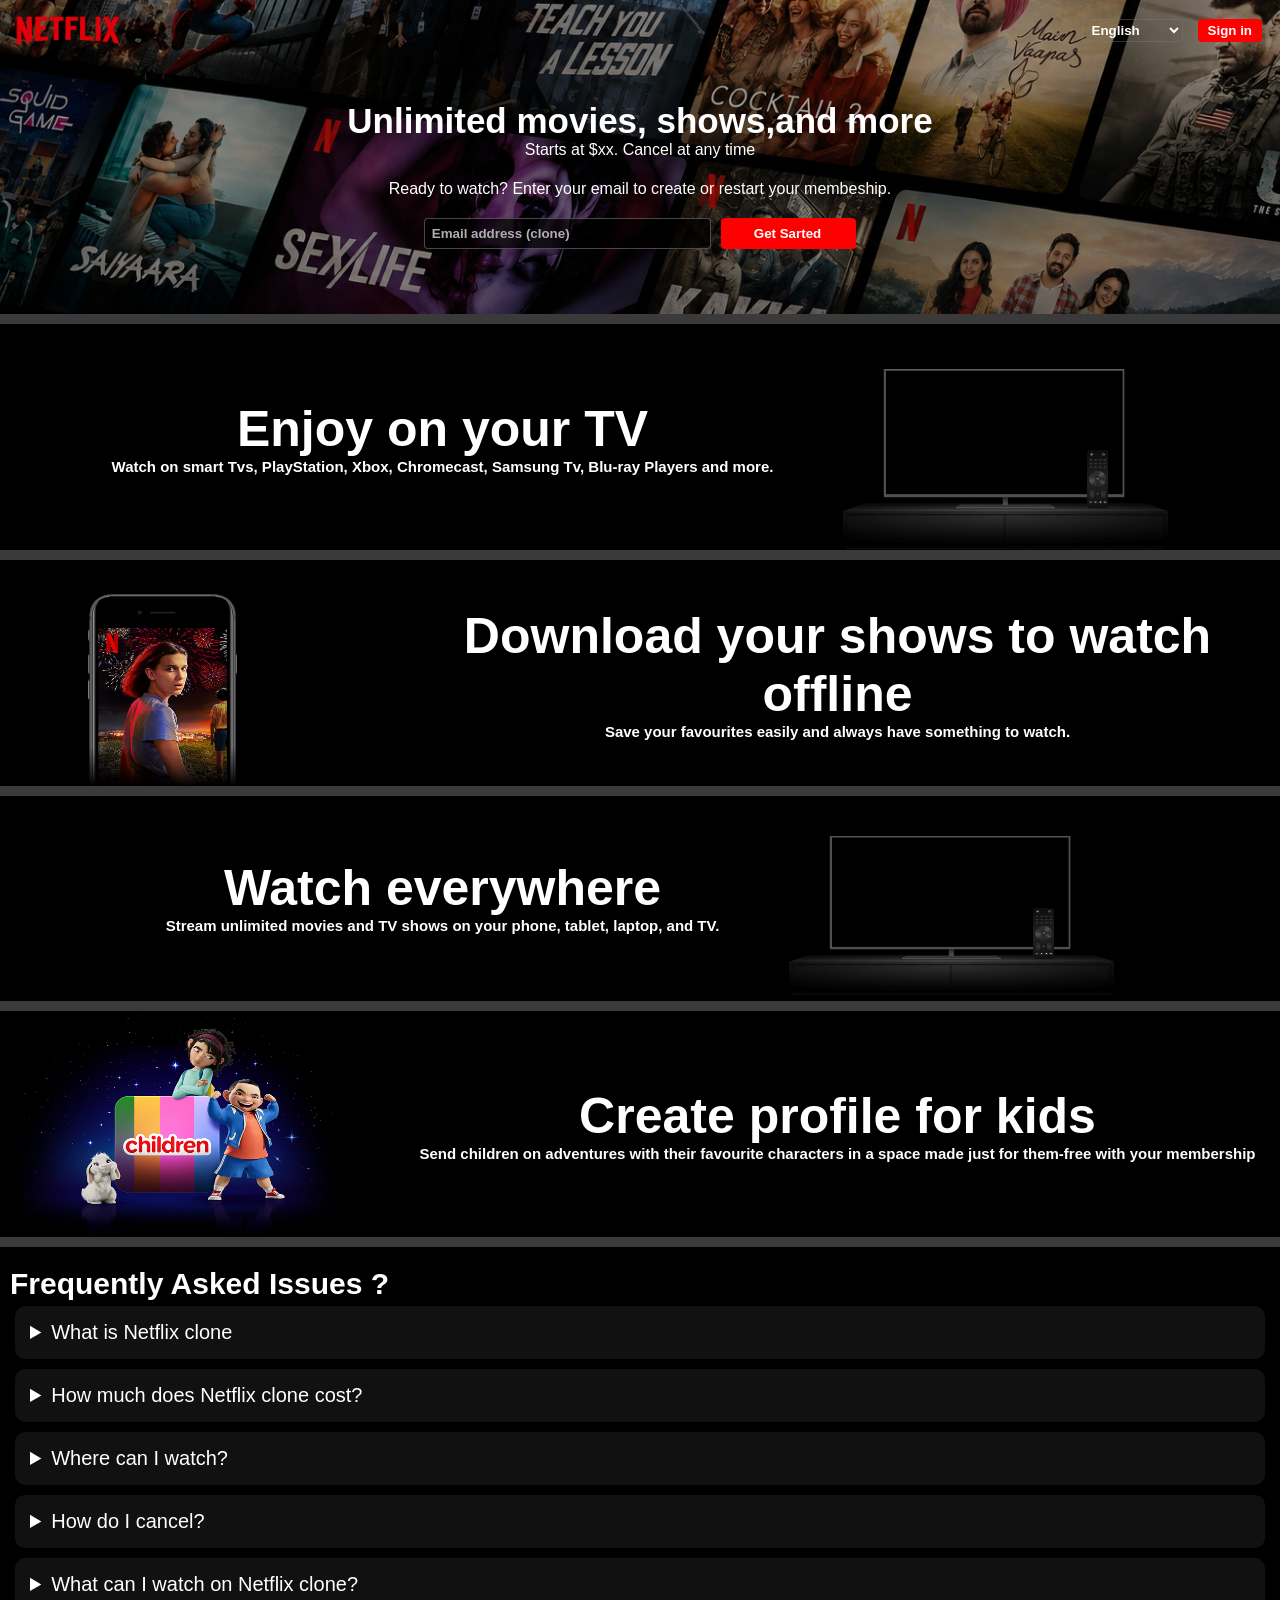
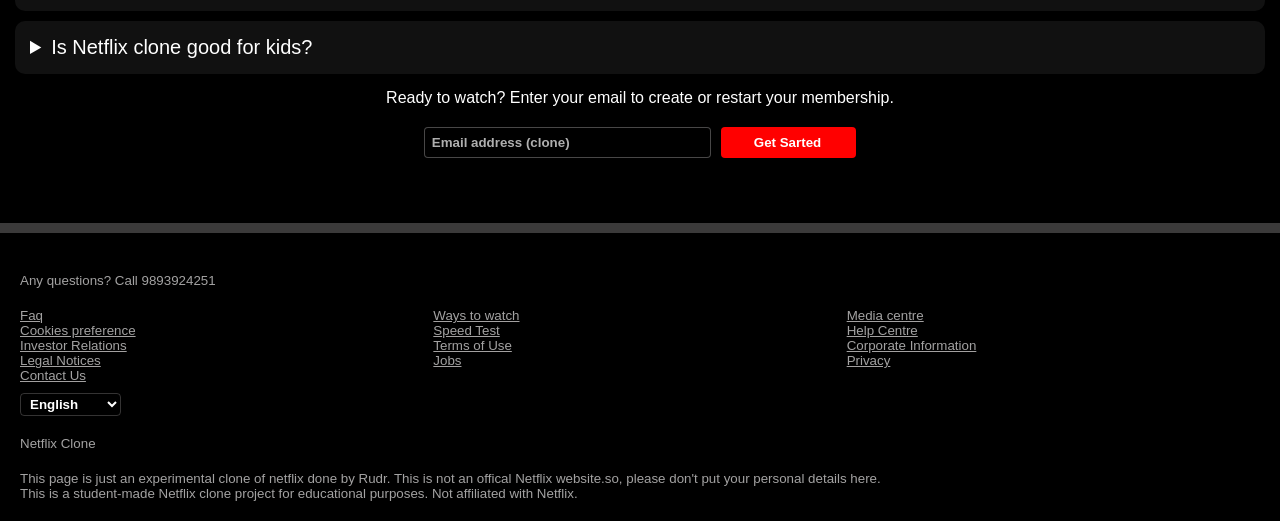
==== index.html @ 4a375785 "Merge branch 'main' of https://github.com/rudr44301-eng/Netflix-clone" ====
<!DOCTYPE html>
<html lang="en">

<head>
    <meta charset="UTF-8">
    <meta http-equiv="X-UA-Compatible" content="IE=edge">
    <meta name="viewport" content="width=device-width, initial-scale=1.0">
    <title>Netflix-clone</title>
    <link rel="icon" href="Assests/Netflix Icon.png">
    <link rel="stylesheet" href="style.css">
</head>

<body>
    <div class="content">

        <div class="box">
            <div class="box1"></div>
            <nav>
                <img src="Assests/logo.png" alt="">
                <div class="button">

                    <select>
                        <option>English</option>
                        <option>Hindi</option>
                    </select>
                    <button>Sign in</button>
                </div>

            </nav>

            <main>
                <span>Unlimited movies, shows,and more</span>
                <span>Starts at $xx. Cancel at any time</span>
                <span>Ready to watch? Enter your email to create or restart your membeship.</span>
            </main>

            <div class="id">
                <input type="text" placeholder="Email address (clone)">
                <button>
                    Get Sarted
                </button>
            </div>
        </div>
    </div>
</body>

<div class="border"></div>

</div>

<article>
    <div class="context">

        <div class="text">
            <h1>
                Enjoy on your TV
            </h1>

            <h2>
                Watch on smart Tvs, PlayStation, Xbox, Chromecast, Samsung Tv, Blu-ray Players and more.
            </h2>
        </div>
        <div class="src">
            <img src="Assests/tv.png" alt="Check Your Internet Connection">
            <video src="Assests/video-tv-in-0819.m4v" autoplay muted loop></video>

        </div>
    </div>


    <div class="border"></div>

    <div class="context">
        <div class="src">
            <img src="Assests/img2.jpg" alt="Check Your Internet Connection">
        </div>

        <div class="text">
            <h1>
                Download your shows to watch offline
            </h1>

            <h2>
                Save your favourites easily and always have something to watch. </h2>
        </div>

    </div>

    <div class="border"></div>


    <div class="context">

        <div class="text">

            <h1>Watch everywhere</h1>
            <h2>Stream unlimited movies and TV shows on your phone, tablet, laptop, and TV.</h2>
        </div>

        <div class="src">

            <img style="height: 200px;" src="Assests/tv.png " alt="Check Your Internet Connection">

            <video src="Assests/video1.m4v" autoplay muted loop></video>

        </div>
    </div>
    </div>

    <div class="border" style="margin-top: 5px;"></div>
    <div class="context">
        <div class="src">
            <img src="Assests/img3.png" alt="Check Your Internet Connection">
        </div>

        <div class="text">
            <h1>
                Create profile for kids
            </h1>

            <h2>
                Send children on adventures with their favourite characters in a space made just for them-free with your
                membership
        </div>

    </div>

    <div class="border"></div>

</article>

<section>
    <div class="section">

        <div class="asked">
            Frequently Asked Issues ?
        </div>

        <details class="info">
            <summary>
                What is Netflix clone
            </summary>
            <div class="answer">
                Netflix clone is a streaming service that offers a wide variety of awards winning TV shows, movies,
                animes,
                documentaries and more-on thousands of internet-connected devices.

            </div>

        </details>

        <details class="info">
            <summary>
                How much does Netflix clone cost?
            </summary>
            <div class="answer">
                Netflix clone is a streaming service that offers a wide variety of aawrds winning TV shows, movies,
                animes,
                documentaries and more-on thousands of internet-connected devices.

            </div>

        </details>

        <details class="info">
            <summary>Where can I watch?
            </summary>
            <div class="answer">
                Netflix clone is a experimental streaming service that offers a wide variety of awards winning TV shows,
                movies, animes,
                documentaries and more-on thousands of internet-connected devices.This is not an offical website.

            </div>

        </details>

        <details class="info">
            <summary>How do I cancel?
            </summary>
            <div class="answer">
                Netflix clone is a experimental streaming service that offers a wide variety of awards winning TV shows,
                movies, animes,
                documentaries and more-on thousands of internet-connected devices.This is not an offical website.

            </div>

        </details>

        <details class="info">
            <summary>
                What can I watch on Netflix clone?
            </summary>
            <div class="answer">

                Netflix clone is a experimental streaming service that offers a wide variety of awards winning TV shows,
                movies, animes,
                documentaries and more-on thousands of internet-connected devices.This is not an offical website.

            </div>

        </details>

        <details class="info">
            <summary>
                Is Netflix clone good for kids?
            </summary>
            <div class="answer">

                Netflix clone is a experimental streaming service that offers a wide variety of awards winning TV shows,
                movies, animes,
                documentaries and more-on thousands of internet-connected devices.This is not an offical website.


            </div>

        </details>
    </div>
</section>
<div class="rudr">
    <div>
        Ready to watch? Enter your email to create or restart your membership.
    </div>

    <div class="id">
        <input type="text" placeholder="Email address (clone)">
        <button>
            Get Sarted
        </button>
    </div>
</div>

<div class="border"></div>
<footer>
    <div class="a">
        Any questions? Call 9893924251
    </div>
    <div class="footer">
        <div><a href="https://www.google.com">Faq</a></div>
        <div><a href="https://www.google.com">Ways to watch</a></div>
        <div><a href="https://www.google.com">Media centre</a></div>
        <div><a href="https://www.google.com">Cookies preference</a></div>
        <div><a href="https://www.google.com">Speed Test</a></div>
        <div><a href="https://www.google.com">Help Centre</a></div>
        <div><a href="https://www.google.com">Investor Relations</a></div>
        <div><a href="https://www.google.com">Terms of Use</a></div>
        <div><a href="https://www.google.com">Corporate Information</a></div>
        <div><a href="https://www.google.com">Legal Notices</a></div>
        <div><a href="https://www.google.com">Jobs</a></div>
        <div><a href="https://www.google.com">Privacy</a></div>
        <div><a href="https://www.google.com">Contact Us</a></div>

    </div>

    <select>
        <option>English</option>
        <option>Hindi</option>
    </select>

    </div>

    <div class="a">
        <div>Netflix Clone</div>


    </div>
    <div class="a">
        <div>This page is just an experimental clone of netflix done by Rudr. This is not an offical Netflix website.so,
            please don't put your personal details here. </div>
    </div>

<p class="disclaimer">
    This is a student-made Netflix clone project for educational purposes.
    Not affiliated with Netflix.
</p>
    
</footer>

</html>
---- style.css ----
* {
    margin: 0;
    padding: 0;
    font-family: 'Segoe UI', Tahoma, Geneva, Verdana, sans-serif;
}

.content {
    width: 100%;
    height: 75%;
}

.box {
    background-image: url("Assests/Background.png");
    background-position: center center;
    background-repeat: no-repeat;
    height: 75%;
    background-size: max(1500px, 60%);
    position: relative;
    z-index: 2;
}

.box1 {
    height: 100%;
    width: 100%;
    background-color: rgb(0, 0, 0);
    filter: opacity(0.15);
    position: absolute;
    z-index: 1;
}

body {
    background-color: black;
}

nav {
    display: flex;
    justify-content: space-between;
    align-items: center;
    padding: 0px 13px;
    position: relative;
    z-index: 3;
    padding-top: 10px;
    gap: 10px;
}

nav img {
    width: 110px;
}

nav button {
    background-color: red;
    color: white;
    border: none;
    padding: 2px 10px;
    border-radius: 4px;
    cursor: pointer;
    font-weight: bold;
}

nav select {
    background-color: transparent;
    color: white;
    border-radius: 4px;
    border: 1px solid rgba(126, 124, 124, 0.411);
    padding: 2px 25px 2px 5px;
    font-weight: bold;
    cursor: pointer;
}

.button {
    padding: 5px;
    display: flex;
    gap: 15px;
}

main {
    display: flex;
    flex-direction: column;
    justify-items: center;
    align-items: center;
    color: white;
    position: relative;
    z-index: 4;
}

main :first-child {
    font-weight: bold;
    font-size: 35px;
    padding: 50px 0px 0px 0px;
    text-align: center;
}

main :nth-child(2) {
    font-weight: 500;
}

main :nth-child(3) {
    font-weight: 500;
    padding: 21px 55px 0px 55px;
}

.id {
    display: flex;
    justify-content: center;
    padding-top: 20px;
    gap: 10px;
    position: relative;
    z-index: 3;
    padding-bottom: 55px;

}

.id input {
    background-color: rgba(0, 0, 0, 0.726);
    border-radius: 4px;
    border: 1px solid rgba(126, 124, 124, 0.575);
    padding: 7px 109px 7px 7px;
    margin-bottom: 10px;
    color: white;
}

.id input::placeholder {
    color: rgb(175, 175, 175);
    font-weight: 700;
}

.id button {
    background-color: red;
    color: white;
    border: none;
    padding: 8px 35px 8px 33px;
    border-radius: 4px;
    cursor: pointer;
    font-weight: bold;
    margin-bottom: 10px;
}

.border {
    background-color: rgba(95, 94, 94, 0.623);
    z-index: 20;
    height: 10px;
    width: 100%;
}

footer select {
    background-color: transparent;
    color: white;
    border-radius: 4px;
    border: 1px solid rgba(126, 124, 124, 0.411);
    padding: 2px 25px 2px 5px;
    font-weight: bold;
    cursor: pointer;
    margin-top: 10px;
}


.context {
    color: white;
    display: flex;
    justify-content: center;
    align-items: center;
    width: 100%;
    margin: 0;
    padding: 0;
    gap: 70px;

}

.context img {
    width: 325px;
    height: 226px;
    position: relative;
    z-index: 1;
}

.text :first-child {
    font-weight: bolder;
    font-size: 50px;
}

.text :last-child {
    font-size: 15px;
    font-weight: 800;
    flex: 1;
    position: relative;
}

.context video {
    width: 240px;
    position: absolute;
    z-index: 0;
}

.text {
    text-align: center;
}

.src {
    display: flex;
    align-content: center;
    justify-content: center;
    align-items: center;
}

.asked {
    color: white;
    font-weight: bolder;
    font-size: 30px;
    padding-top: 10px;
}

.answer {
    font-size: 15px;
    text-align: left;
}

.info {

    margin: 5px;
    margin-left: 5px;
    border-radius: 10px;
    border: 2px;
    color: white;
    background-color: rgba(128, 128, 128, 0.13);
    cursor: pointer;
    font-size: 20px;
    padding: 15px 0px 15px 15px;
    text-align: left;
}

.section {
    display: flex;
    flex-direction: column;
    padding: 10px;
    height: fit-content;

}

.info :hover {
    color: grey;
}

.rudr {
    color: white;
    display: flex;
    flex-direction: column;
    align-items: center;
    text-align: center;
}

.footer {
    display: grid;
    grid-template-columns: repeat(3, 1fr);
    color: aliceblue;
    margin-top: 20px;

}

footer {
    font-size: smaller;
    color: rgba(202, 200, 200, 0.808);
    padding: 20px;
}

a {
    color: rgba(202, 200, 200, 0.808);
}

a:hover {
    color: rgb(255, 41, 41);

}

.a {
    text-align: left;
    padding-top: 20px;
}

@media screen and (max-width:728px) {
    .context {
        display: flex;
        flex-direction: column;
        gap: 0px;
        margin-bottom: 15px;
        margin-top: 15px;

    }

    .asked {
        color: white;
        font-weight: bolder;
        font-size: 25px;
        padding-top: 10px;
    }

    .id {
        display: flex;
        flex-direction: column;
        align-items: center;
        gap: 0px;

    }

    .answer {
        font-size: 13px;
    }


    .text :first-child {
        font-size: 30px;
    }

    .text :nth-child(2) {
        font-size: 15px;

    }

    .info {
        border-radius: 10px;
        border: 2px;
        padding: 15px;
        color: white;
        background-color: rgba(128, 128, 128, 0.13);
        cursor: pointer;
        font-size: 15px;
        padding: 15px 0px 15px 15px;
    }

}

@media screen and (max-width:412px) {

    .footer {
        display: grid;
        grid-template-columns: 1fr;
        color: aliceblue;
        margin-top: 20px;
    }

}

@media screen and (max-width:382px) {
    nav img {
        width: 150px;
        height: 50px;
    }

    nav {
        display: flex;
        flex-direction: column;
    }

    .id {
        display: flex;
        flex-direction: column;
        align-items: center;
        justify-content: center;
        gap: 0px;
    }

    .context {
        display: flex;
        flex-direction: column;
        gap: 0px;
        margin-bottom: 15px;
        height: fit-content;

    }

    .footer {
        display: grid;
        grid-template-columns: repeat(2, 1fr);
        color: aliceblue;
        margin-top: 20px;

    }


}
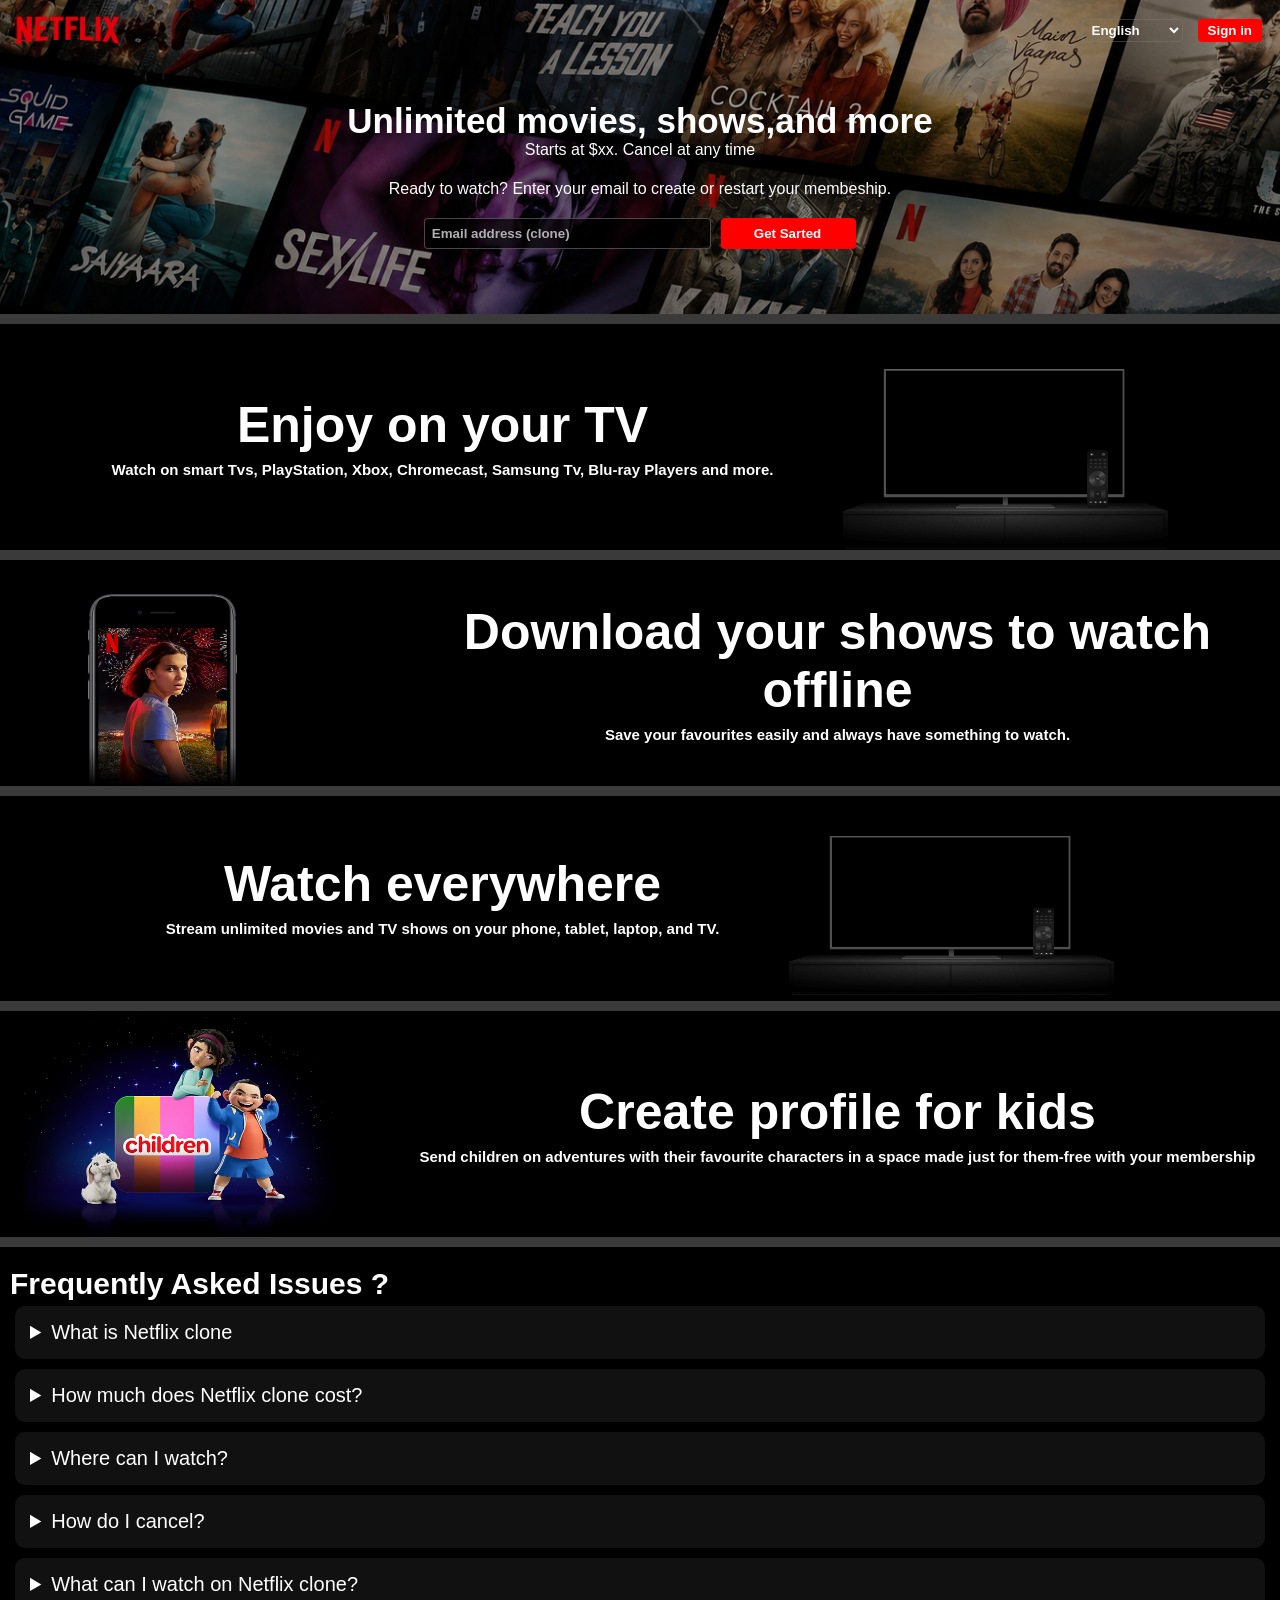
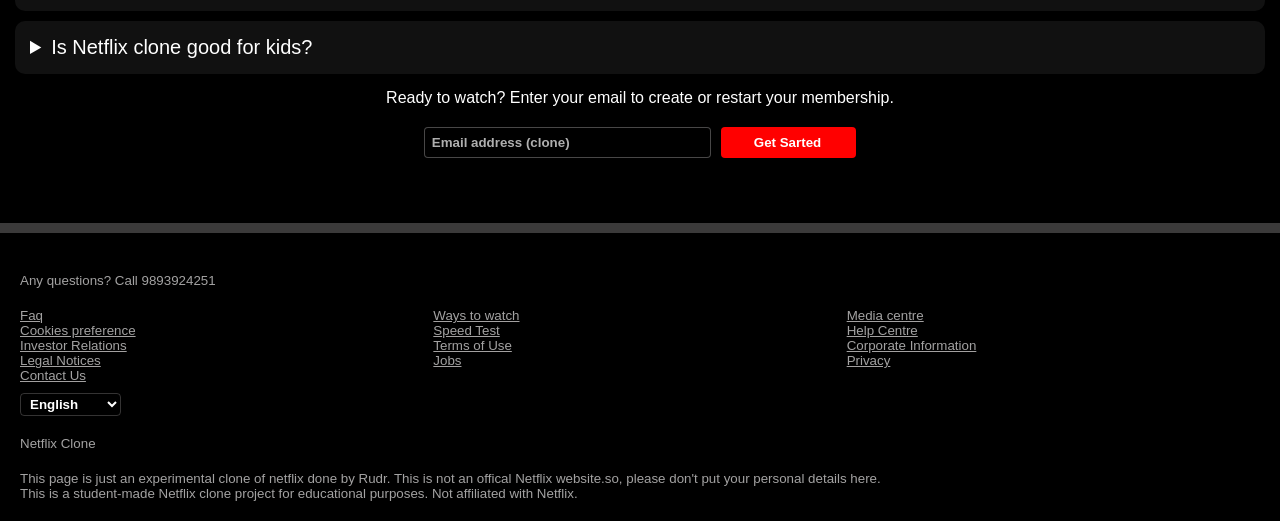
==== commit b1dc9f40: "Add Google site verification meta tag" ====
--- a/index.html
+++ b/index.html
@@ -5,6 +5,7 @@
     <meta charset="UTF-8">
     <meta http-equiv="X-UA-Compatible" content="IE=edge">
     <meta name="viewport" content="width=device-width, initial-scale=1.0">
+    <meta name="google-site-verification" content="googlecd225db67a81f07a.html" />
     <title>Netflix-clone</title>
     <link rel="icon" href="Assests/Netflix Icon.png">
     <link rel="stylesheet" href="style.css">
--- a/style.css
+++ b/style.css
@@ -176,6 +176,7 @@
 .text :first-child {
     font-weight: bolder;
     font-size: 50px;
+    padding-bottom: 7px;
 }
 
 .text :last-child {
@@ -308,6 +309,7 @@
 
     .text :first-child {
         font-size: 30px;
+        
     }
 
     .text :nth-child(2) {
@@ -328,7 +330,7 @@
 
 }
 
-@media screen and (max-width:412px) {
+@media screen and (max-width:500px) {
 
     .footer {
         display: grid;
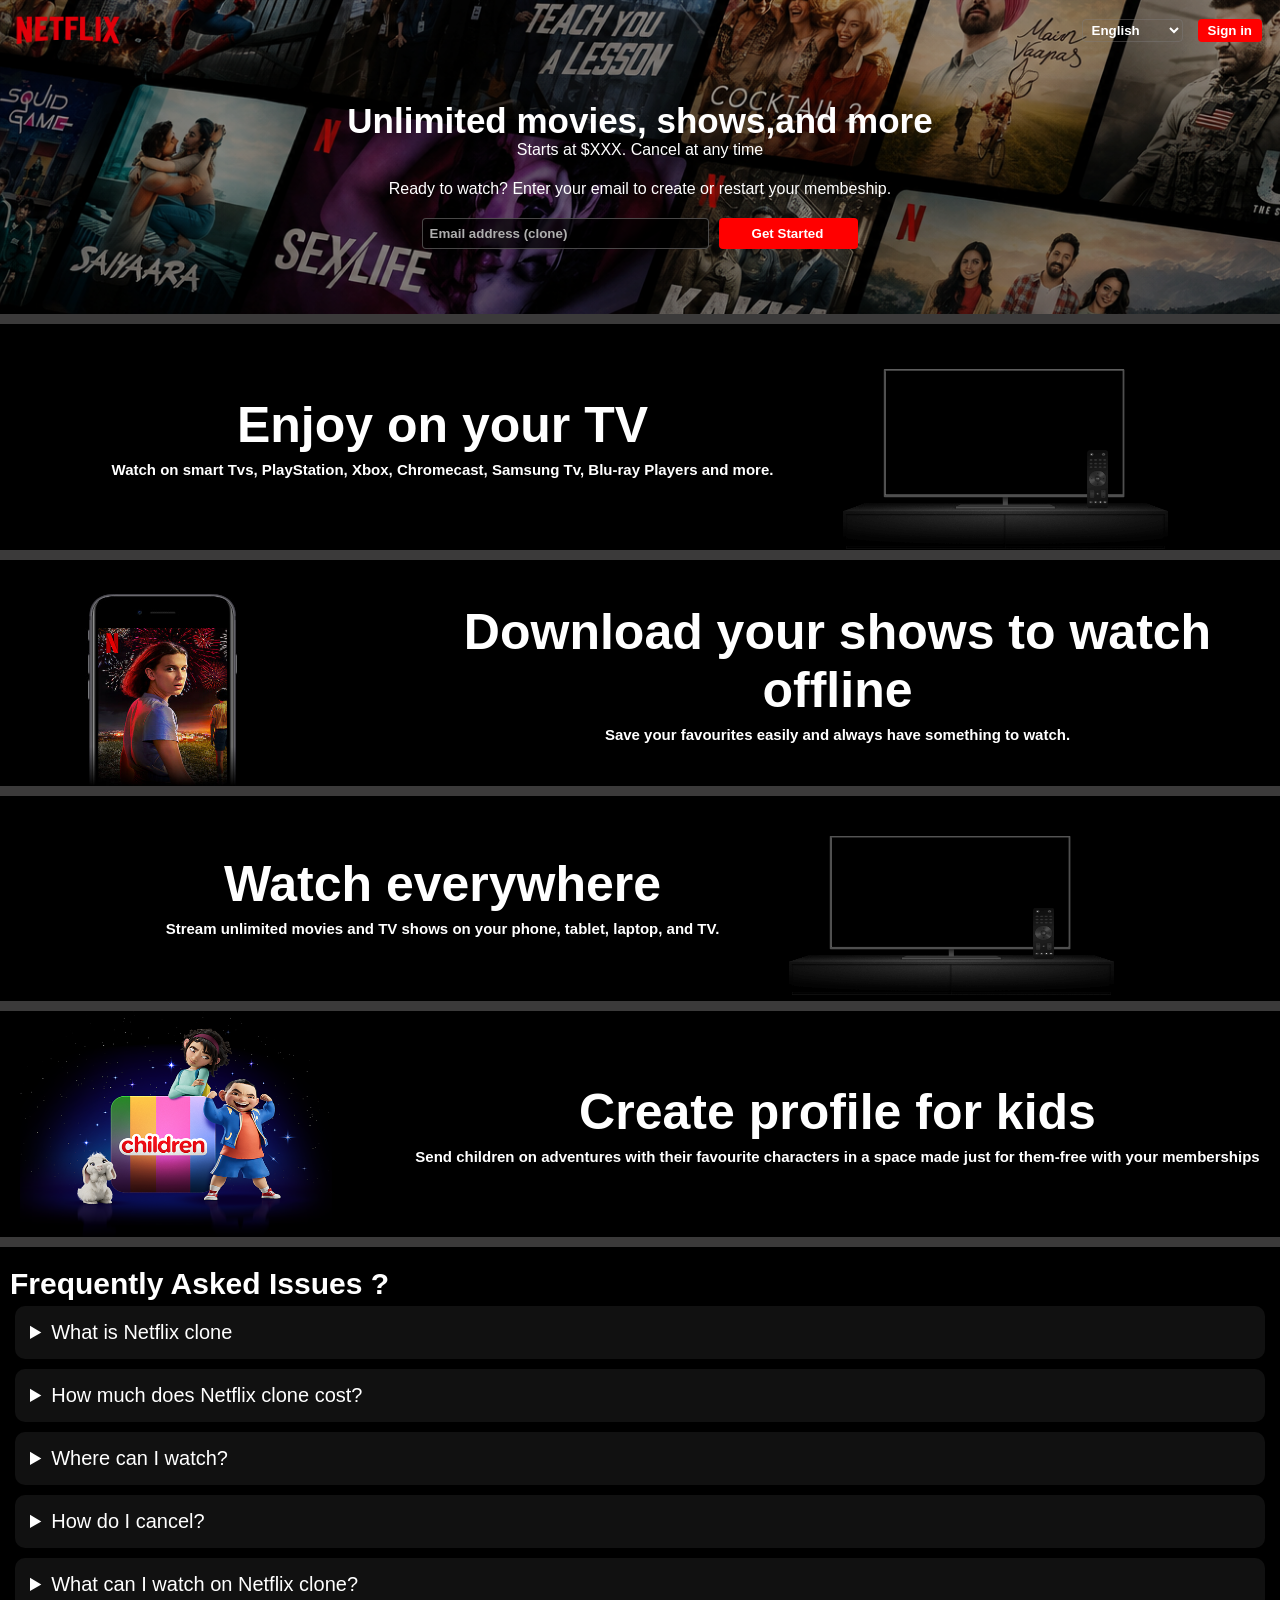
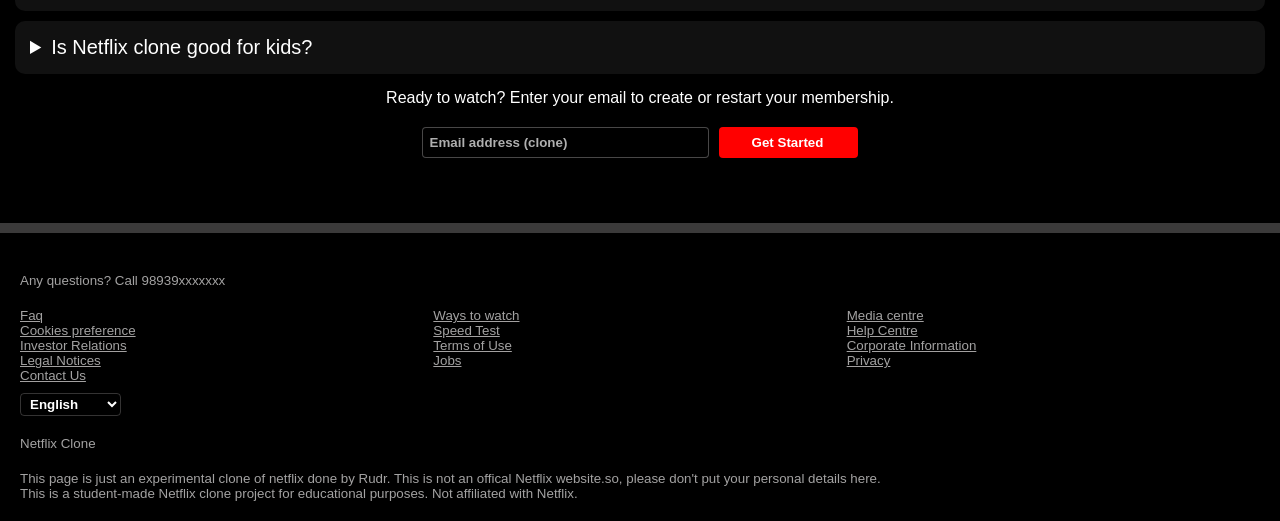
==== commit 3a3e16b9: "Updated" ====
--- a/index.html
+++ b/index.html
@@ -5,7 +5,7 @@
     <meta charset="UTF-8">
     <meta http-equiv="X-UA-Compatible" content="IE=edge">
     <meta name="viewport" content="width=device-width, initial-scale=1.0">
-    <meta name="google-site-verification" content="googlecd225db67a81f07a.html" />
+    <meta name="google-site-verification" content="bWtqSzCa7dQe2Yf2-nrL2seCPUfuKct7dtqF4me1Nig" />
     <title>Netflix-clone</title>
     <link rel="icon" href="Assests/Netflix Icon.png">
     <link rel="stylesheet" href="style.css">
@@ -31,14 +31,14 @@
 
             <main>
                 <span>Unlimited movies, shows,and more</span>
-                <span>Starts at $xx. Cancel at any time</span>
+                <span>Starts at $XXX. Cancel at any time</span>
                 <span>Ready to watch? Enter your email to create or restart your membeship.</span>
             </main>
 
             <div class="id">
                 <input type="text" placeholder="Email address (clone)">
                 <button>
-                    Get Sarted
+                    Get Started 
                 </button>
             </div>
         </div>
@@ -121,7 +121,7 @@
 
             <h2>
                 Send children on adventures with their favourite characters in a space made just for them-free with your
-                membership
+                memberships 
         </div>
 
     </div>
@@ -155,7 +155,7 @@
                 How much does Netflix clone cost?
             </summary>
             <div class="answer">
-                Netflix clone is a streaming service that offers a wide variety of aawrds winning TV shows, movies,
+                Netflix clone is a streaming service that offers a wide variety of awards winning TV shows, movies,
                 animes,
                 documentaries and more-on thousands of internet-connected devices.
 
@@ -169,7 +169,7 @@
             <div class="answer">
                 Netflix clone is a experimental streaming service that offers a wide variety of awards winning TV shows,
                 movies, animes,
-                documentaries and more-on thousands of internet-connected devices.This is not an offical website.
+                documentaries and more-on thousands of internet-connected devices.This is not an official website.
 
             </div>
 
@@ -181,7 +181,7 @@
             <div class="answer">
                 Netflix clone is a experimental streaming service that offers a wide variety of awards winning TV shows,
                 movies, animes,
-                documentaries and more-on thousands of internet-connected devices.This is not an offical website.
+                documentaries and more-on thousands of internet-connected devices.This is not an official website.
 
             </div>
 
@@ -195,7 +195,7 @@
 
                 Netflix clone is a experimental streaming service that offers a wide variety of awards winning TV shows,
                 movies, animes,
-                documentaries and more-on thousands of internet-connected devices.This is not an offical website.
+                documentaries and more-on thousands of internet-connected devices.This is not an official website.
 
             </div>
 
@@ -225,7 +225,7 @@
     <div class="id">
         <input type="text" placeholder="Email address (clone)">
         <button>
-            Get Sarted
+            Get Started 
         </button>
     </div>
 </div>
@@ -233,7 +233,7 @@
 <div class="border"></div>
 <footer>
     <div class="a">
-        Any questions? Call 9893924251
+        Any questions? Call 98939xxxxxxx
     </div>
     <div class="footer">
         <div><a href="https://www.google.com">Faq</a></div>
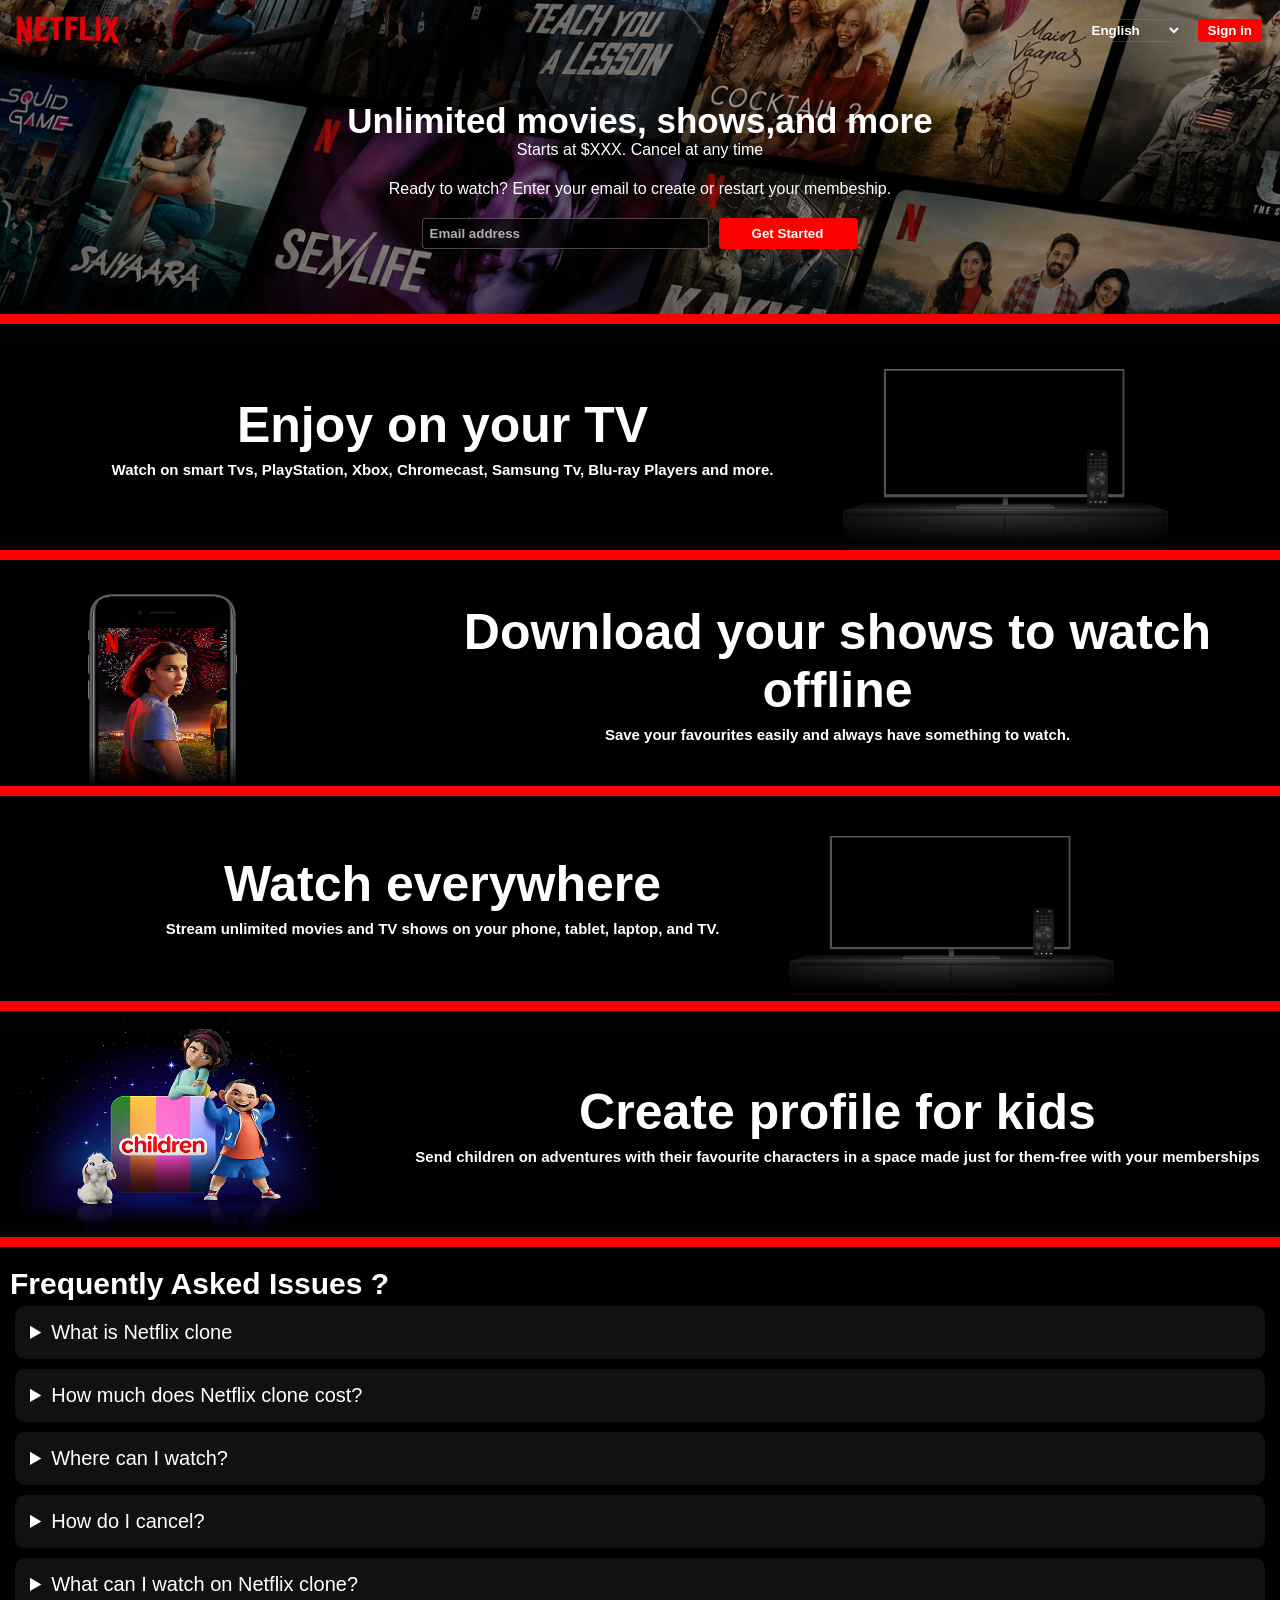
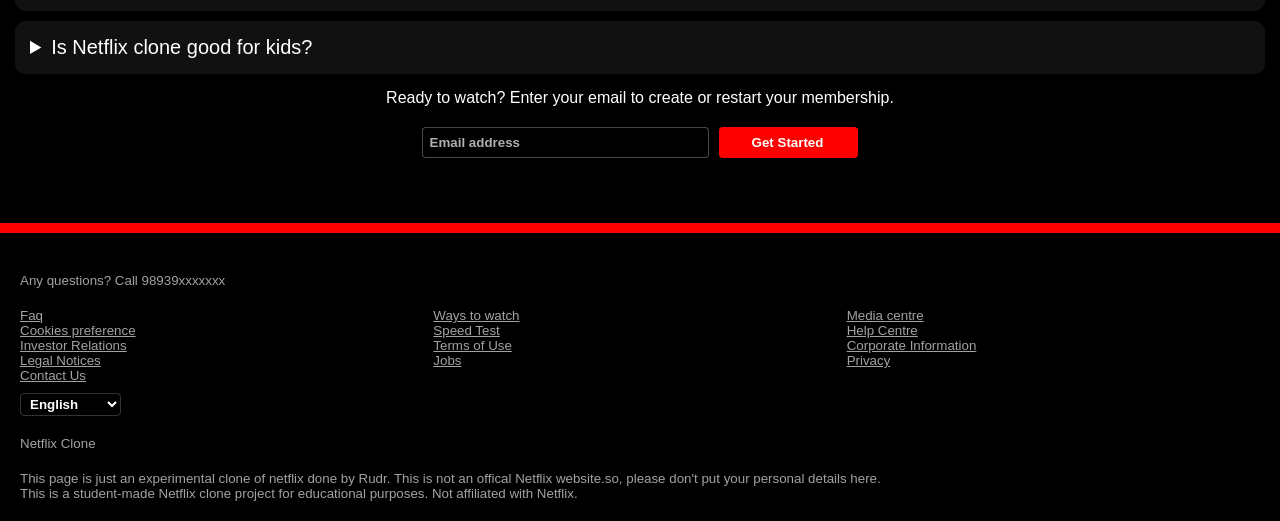
==== commit 1efb610a: "Fix email input placeholder text" ====
--- a/index.html
+++ b/index.html
@@ -36,7 +36,7 @@
             </main>
 
             <div class="id">
-                <input type="text" placeholder="Email address (clone)">
+                <input type="text" placeholder="Email address ">
                 <button>
                     Get Started 
                 </button>
@@ -223,7 +223,7 @@
     </div>
 
     <div class="id">
-        <input type="text" placeholder="Email address (clone)">
+        <input type="text" placeholder="Email address ">
         <button>
             Get Started 
         </button>
--- a/style.css
+++ b/style.css
@@ -136,7 +136,7 @@
 }
 
 .border {
-    background-color: rgba(95, 94, 94, 0.623);
+    background-color: red;
     z-index: 20;
     height: 10px;
     width: 100%;
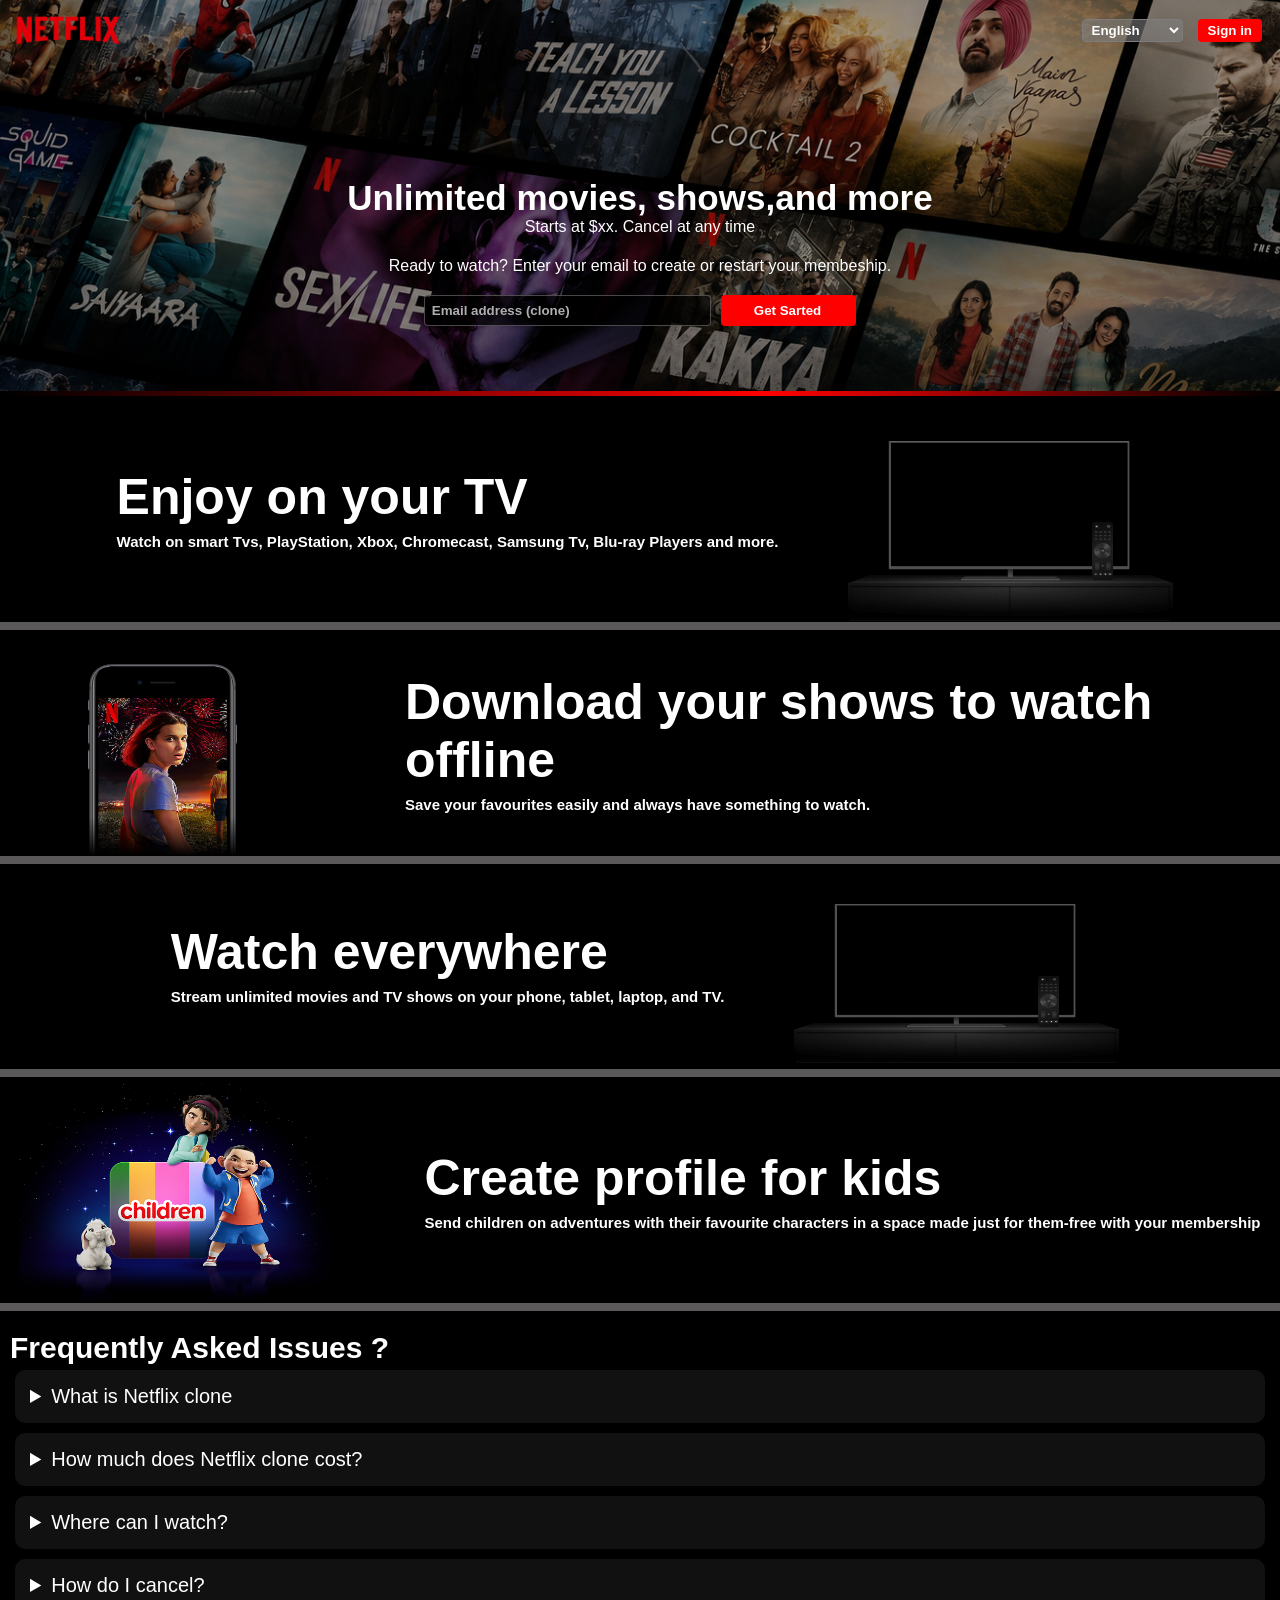
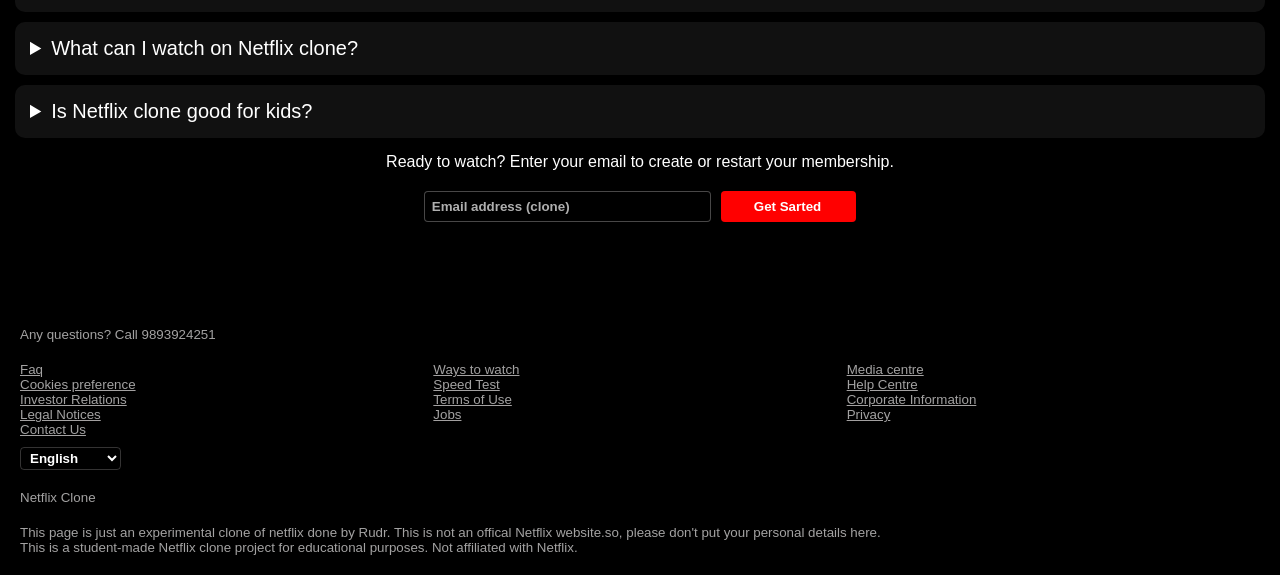
==== commit 14b10724: "update" ====
--- a/index.html
+++ b/index.html
@@ -5,7 +5,6 @@
     <meta charset="UTF-8">
     <meta http-equiv="X-UA-Compatible" content="IE=edge">
     <meta name="viewport" content="width=device-width, initial-scale=1.0">
-    <meta name="google-site-verification" content="bWtqSzCa7dQe2Yf2-nrL2seCPUfuKct7dtqF4me1Nig" />
     <title>Netflix-clone</title>
     <link rel="icon" href="Assests/Netflix Icon.png">
     <link rel="stylesheet" href="style.css">
@@ -31,21 +30,22 @@
 
             <main>
                 <span>Unlimited movies, shows,and more</span>
-                <span>Starts at $XXX. Cancel at any time</span>
+                <span>Starts at $xx. Cancel at any time</span>
                 <span>Ready to watch? Enter your email to create or restart your membeship.</span>
             </main>
 
             <div class="id">
-                <input type="text" placeholder="Email address ">
+                <input type="text" placeholder="Email address (clone)">
                 <button>
-                    Get Started 
+                    Get Sarted
                 </button>
             </div>
         </div>
     </div>
 </body>
 
-<div class="border"></div>
+<div class="border" style="background: linear-gradient(to right,transparent, red 60%, transparent);height: 5px;
+"></div>
 
 </div>
 
@@ -121,7 +121,7 @@
 
             <h2>
                 Send children on adventures with their favourite characters in a space made just for them-free with your
-                memberships 
+                membership
         </div>
 
     </div>
@@ -155,7 +155,7 @@
                 How much does Netflix clone cost?
             </summary>
             <div class="answer">
-                Netflix clone is a streaming service that offers a wide variety of awards winning TV shows, movies,
+                Netflix clone is a streaming service that offers a wide variety of aawrds winning TV shows, movies,
                 animes,
                 documentaries and more-on thousands of internet-connected devices.
 
@@ -169,7 +169,7 @@
             <div class="answer">
                 Netflix clone is a experimental streaming service that offers a wide variety of awards winning TV shows,
                 movies, animes,
-                documentaries and more-on thousands of internet-connected devices.This is not an official website.
+                documentaries and more-on thousands of internet-connected devices.This is not an offical website.
 
             </div>
 
@@ -181,7 +181,7 @@
             <div class="answer">
                 Netflix clone is a experimental streaming service that offers a wide variety of awards winning TV shows,
                 movies, animes,
-                documentaries and more-on thousands of internet-connected devices.This is not an official website.
+                documentaries and more-on thousands of internet-connected devices.This is not an offical website.
 
             </div>
 
@@ -195,7 +195,7 @@
 
                 Netflix clone is a experimental streaming service that offers a wide variety of awards winning TV shows,
                 movies, animes,
-                documentaries and more-on thousands of internet-connected devices.This is not an official website.
+                documentaries and more-on thousands of internet-connected devices.This is not an offical website.
 
             </div>
 
@@ -223,17 +223,17 @@
     </div>
 
     <div class="id">
-        <input type="text" placeholder="Email address ">
+        <input type="text" placeholder="Email address (clone)">
         <button>
-            Get Started 
+            Get Sarted
         </button>
     </div>
 </div>
 
-<div class="border"></div>
+
 <footer>
     <div class="a">
-        Any questions? Call 98939xxxxxxx
+        Any questions? Call 9893924251
     </div>
     <div class="footer">
         <div><a href="https://www.google.com">Faq</a></div>
--- a/style.css
+++ b/style.css
@@ -58,10 +58,10 @@
 }
 
 nav select {
-    background-color: transparent;
-    color: white;
-    border-radius: 4px;
-    border: 1px solid rgba(126, 124, 124, 0.411);
+    background-color: rgba(128, 128, 128, 0.562);
+    color: white;
+    border-radius: 4px;
+    border: 1px solid rgb(126, 124, 124);
     padding: 2px 25px 2px 5px;
     font-weight: bold;
     cursor: pointer;
@@ -86,7 +86,7 @@
 main :first-child {
     font-weight: bold;
     font-size: 35px;
-    padding: 50px 0px 0px 0px;
+    padding: 127px 0px 0px 0px;
     text-align: center;
 }
 
@@ -136,10 +136,11 @@
 }
 
 .border {
-    background-color: red;
+    background-color: rgb(90, 88, 88);
     z-index: 20;
-    height: 10px;
+    height: 8px;
     width: 100%;
+;
 }
 
 footer select {
@@ -181,7 +182,7 @@
 
 .text :last-child {
     font-size: 15px;
-    font-weight: 800;
+    font-weight: 553;
     flex: 1;
     position: relative;
 }
@@ -193,7 +194,7 @@
 }
 
 .text {
-    text-align: center;
+    padding-left: 10px;
 }
 
 .src {
@@ -338,6 +339,14 @@
         color: aliceblue;
         margin-top: 20px;
     }
+    
+main :first-child {
+    font-weight: bold;
+    font-size: 35px;
+    padding: 54px 0px 0px 0px;
+    text-align: center;
+}
+
 
 }
 
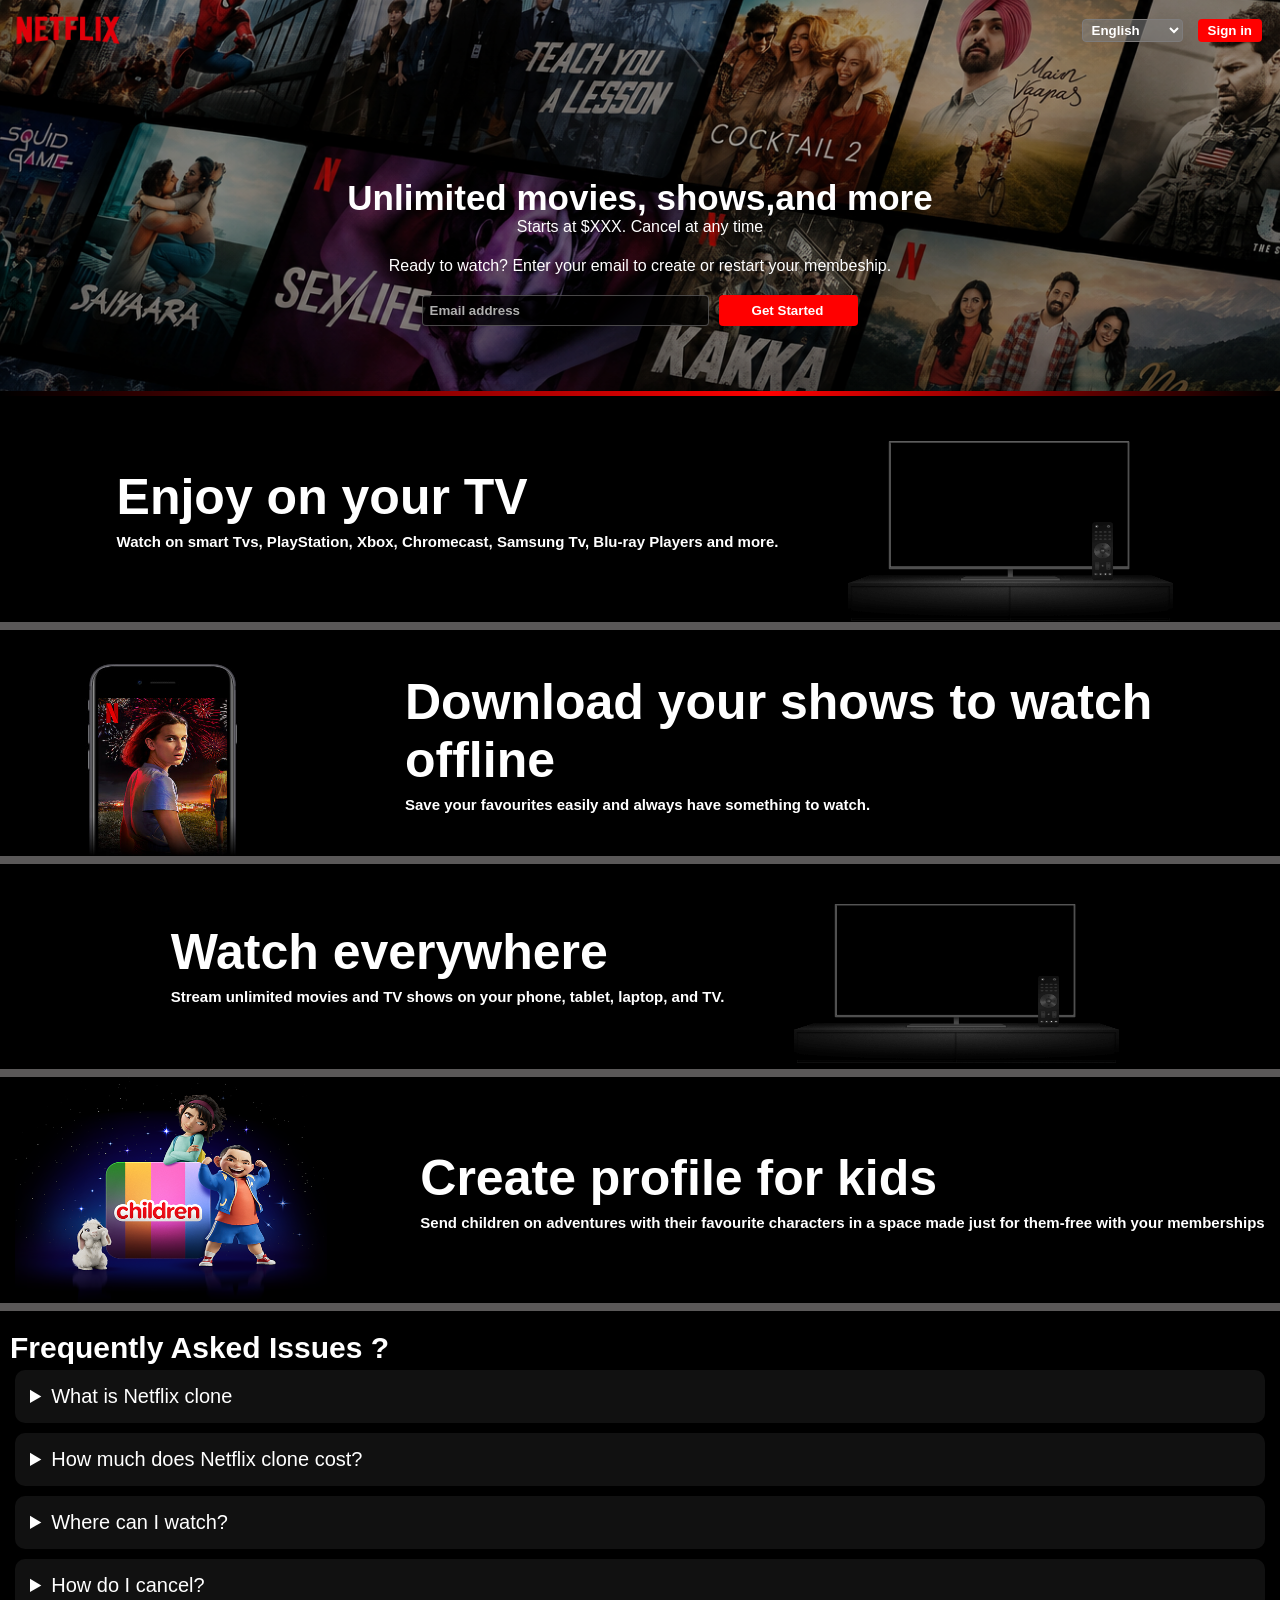
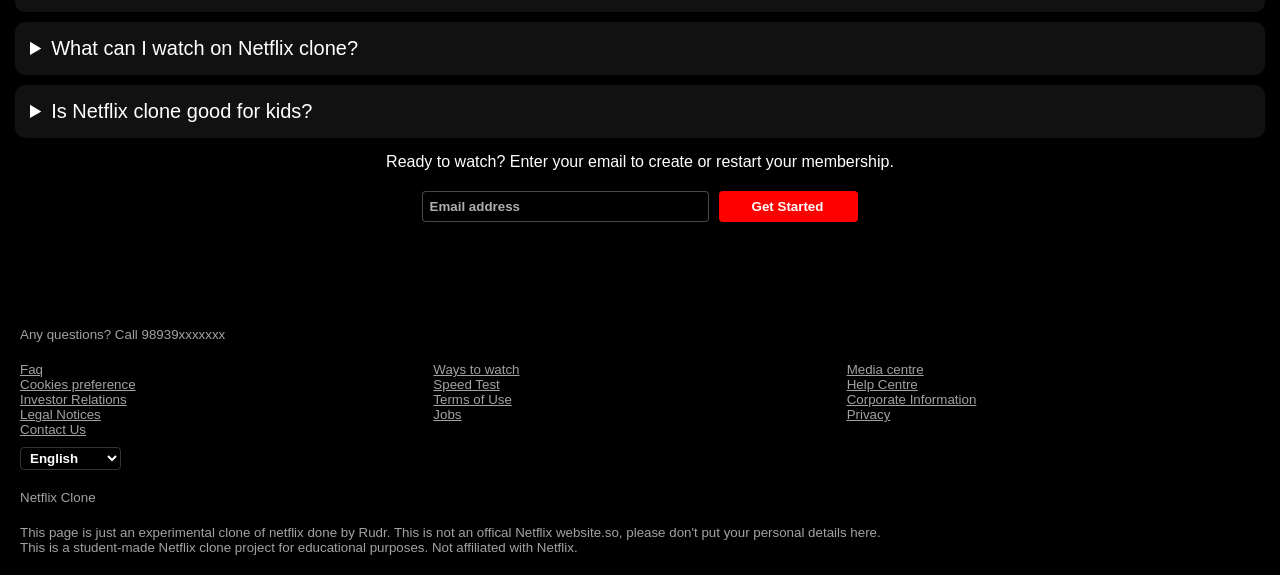
==== commit 4ace10d5: "Merge branch 'main' of https://github.com/rudr44301-eng/Netflix-clone" ====
--- a/index.html
+++ b/index.html
@@ -5,6 +5,7 @@
     <meta charset="UTF-8">
     <meta http-equiv="X-UA-Compatible" content="IE=edge">
     <meta name="viewport" content="width=device-width, initial-scale=1.0">
+    <meta name="google-site-verification" content="bWtqSzCa7dQe2Yf2-nrL2seCPUfuKct7dtqF4me1Nig" />
     <title>Netflix-clone</title>
     <link rel="icon" href="Assests/Netflix Icon.png">
     <link rel="stylesheet" href="style.css">
@@ -30,14 +31,14 @@
 
             <main>
                 <span>Unlimited movies, shows,and more</span>
-                <span>Starts at $xx. Cancel at any time</span>
+                <span>Starts at $XXX. Cancel at any time</span>
                 <span>Ready to watch? Enter your email to create or restart your membeship.</span>
             </main>
 
             <div class="id">
-                <input type="text" placeholder="Email address (clone)">
+                <input type="text" placeholder="Email address ">
                 <button>
-                    Get Sarted
+                    Get Started 
                 </button>
             </div>
         </div>
@@ -121,7 +122,7 @@
 
             <h2>
                 Send children on adventures with their favourite characters in a space made just for them-free with your
-                membership
+                memberships 
         </div>
 
     </div>
@@ -155,7 +156,7 @@
                 How much does Netflix clone cost?
             </summary>
             <div class="answer">
-                Netflix clone is a streaming service that offers a wide variety of aawrds winning TV shows, movies,
+                Netflix clone is a streaming service that offers a wide variety of awards winning TV shows, movies,
                 animes,
                 documentaries and more-on thousands of internet-connected devices.
 
@@ -169,7 +170,7 @@
             <div class="answer">
                 Netflix clone is a experimental streaming service that offers a wide variety of awards winning TV shows,
                 movies, animes,
-                documentaries and more-on thousands of internet-connected devices.This is not an offical website.
+                documentaries and more-on thousands of internet-connected devices.This is not an official website.
 
             </div>
 
@@ -181,7 +182,7 @@
             <div class="answer">
                 Netflix clone is a experimental streaming service that offers a wide variety of awards winning TV shows,
                 movies, animes,
-                documentaries and more-on thousands of internet-connected devices.This is not an offical website.
+                documentaries and more-on thousands of internet-connected devices.This is not an official website.
 
             </div>
 
@@ -195,7 +196,7 @@
 
                 Netflix clone is a experimental streaming service that offers a wide variety of awards winning TV shows,
                 movies, animes,
-                documentaries and more-on thousands of internet-connected devices.This is not an offical website.
+                documentaries and more-on thousands of internet-connected devices.This is not an official website.
 
             </div>
 
@@ -223,9 +224,9 @@
     </div>
 
     <div class="id">
-        <input type="text" placeholder="Email address (clone)">
+        <input type="text" placeholder="Email address ">
         <button>
-            Get Sarted
+            Get Started 
         </button>
     </div>
 </div>
@@ -233,7 +234,7 @@
 
 <footer>
     <div class="a">
-        Any questions? Call 9893924251
+        Any questions? Call 98939xxxxxxx
     </div>
     <div class="footer">
         <div><a href="https://www.google.com">Faq</a></div>
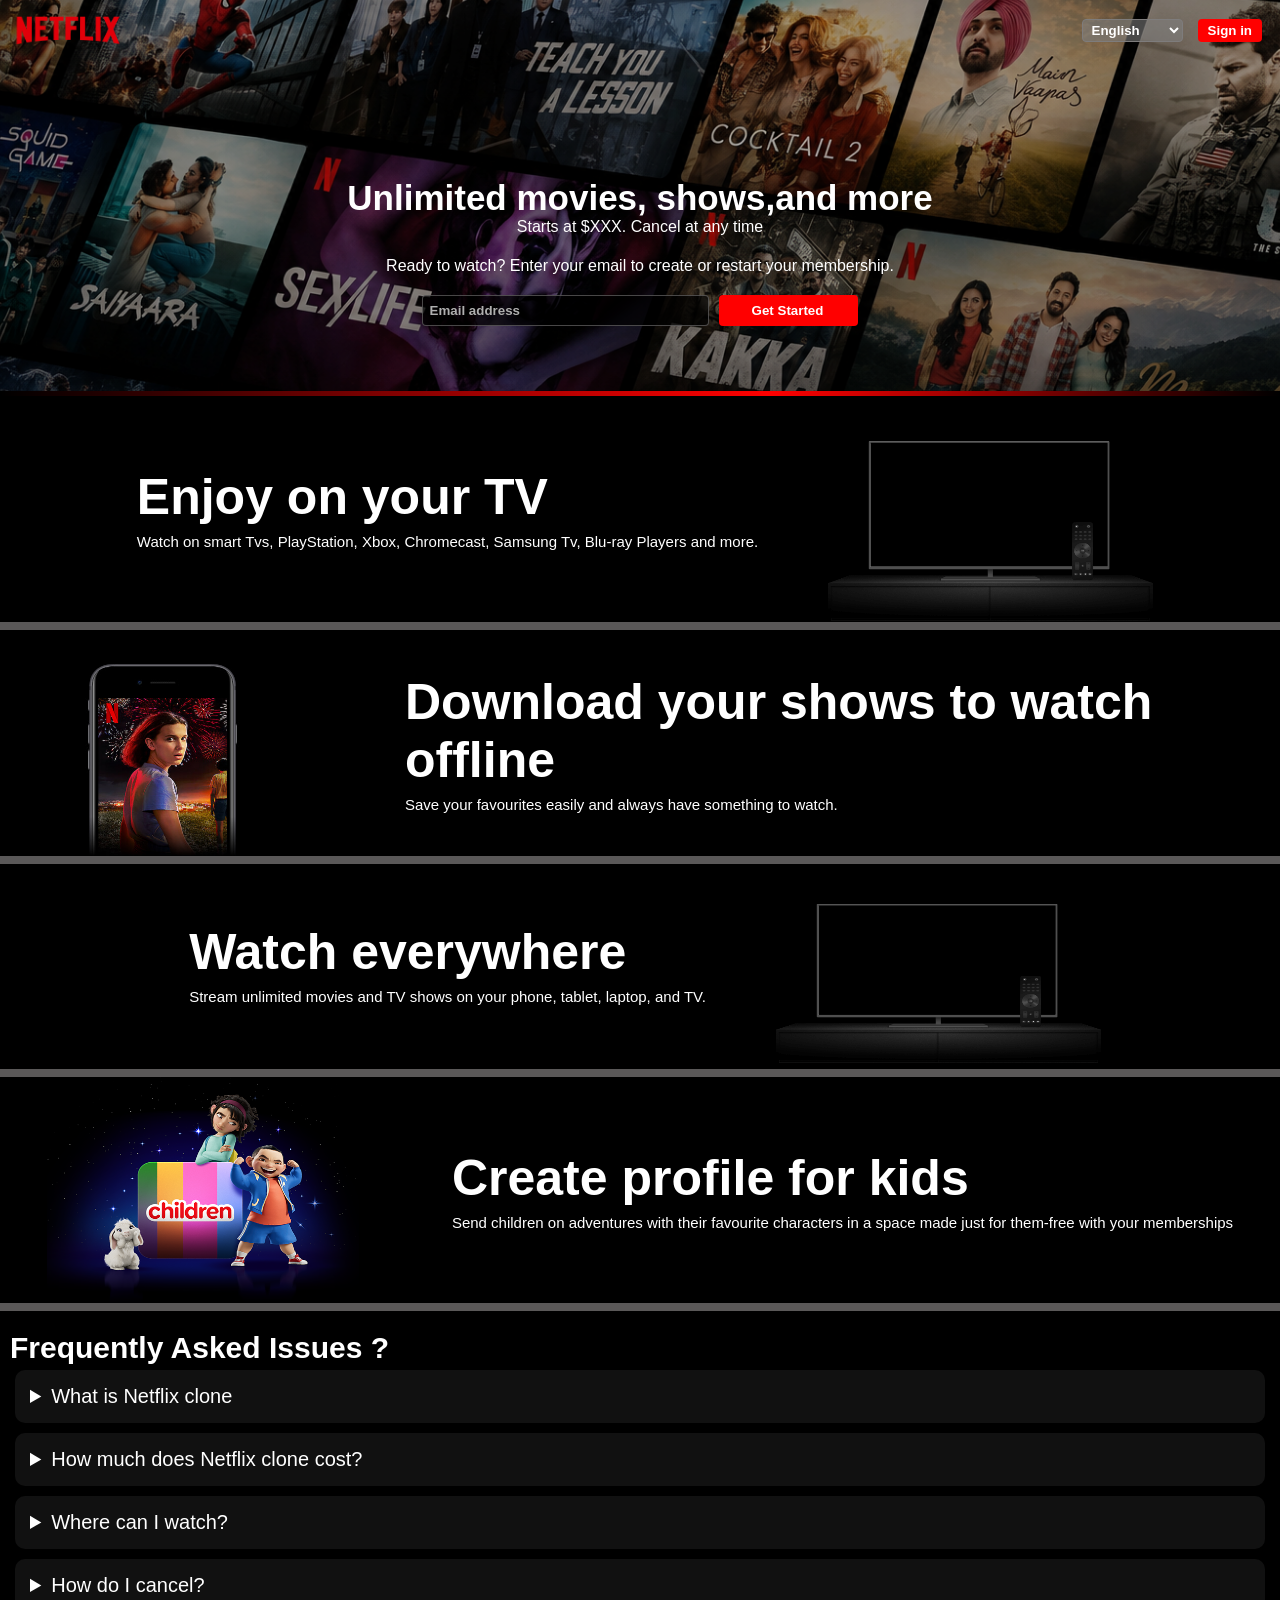
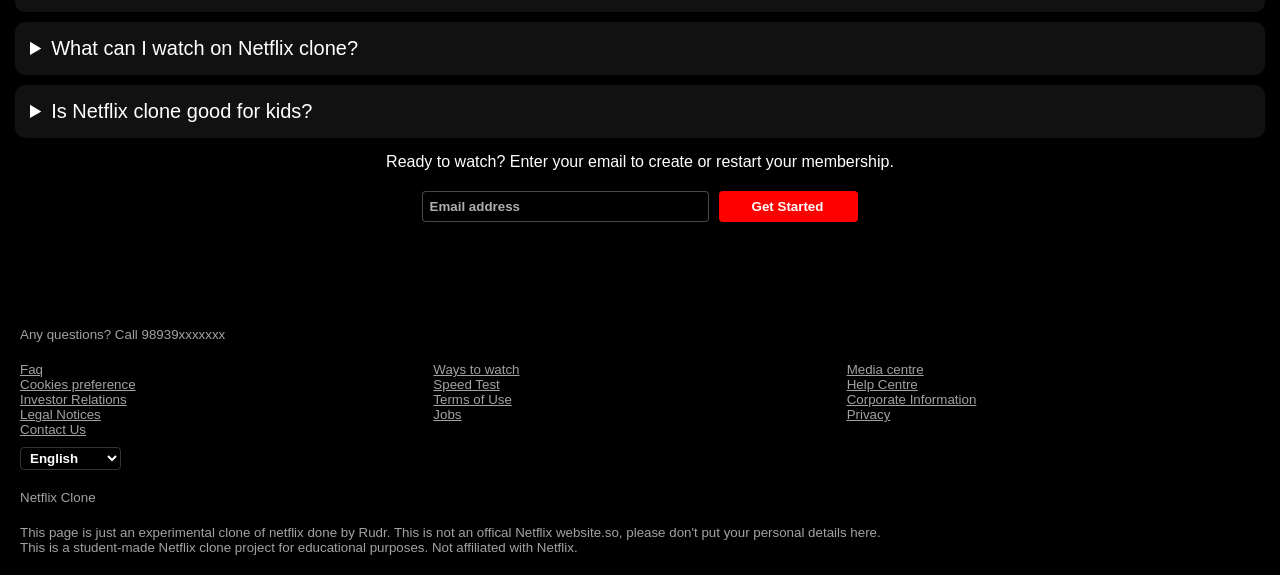
==== commit a7418a30: "Fix typo in membership prompt text" ====
--- a/index.html
+++ b/index.html
@@ -32,7 +32,7 @@
             <main>
                 <span>Unlimited movies, shows,and more</span>
                 <span>Starts at $XXX. Cancel at any time</span>
-                <span>Ready to watch? Enter your email to create or restart your membeship.</span>
+                <span>Ready to watch? Enter your email to create or restart your membership.</span>
             </main>
 
             <div class="id">
--- a/style.css
+++ b/style.css
@@ -91,12 +91,13 @@
 }
 
 main :nth-child(2) {
-    font-weight: 500;
+    font-weight: 200;
 }
 
 main :nth-child(3) {
-    font-weight: 500;
+    font-weight: 200;
     padding: 21px 55px 0px 55px;
+    text-align: center;
 }
 
 .id {
@@ -182,7 +183,7 @@
 
 .text :last-child {
     font-size: 15px;
-    font-weight: 553;
+    font-weight: 200;
     flex: 1;
     position: relative;
 }
@@ -288,6 +289,10 @@
 
     }
 
+  .text{
+        text-align: center;
+    }
+    
     .asked {
         color: white;
         font-weight: bolder;
@@ -333,6 +338,7 @@
 
 @media screen and (max-width:500px) {
 
+  
     .footer {
         display: grid;
         grid-template-columns: 1fr;
@@ -343,7 +349,7 @@
 main :first-child {
     font-weight: bold;
     font-size: 35px;
-    padding: 54px 0px 0px 0px;
+    padding: 127px 0px 0px 0px;
     text-align: center;
 }
 
@@ -368,6 +374,7 @@
         justify-content: center;
         gap: 0px;
     }
+ 
 
     .context {
         display: flex;
